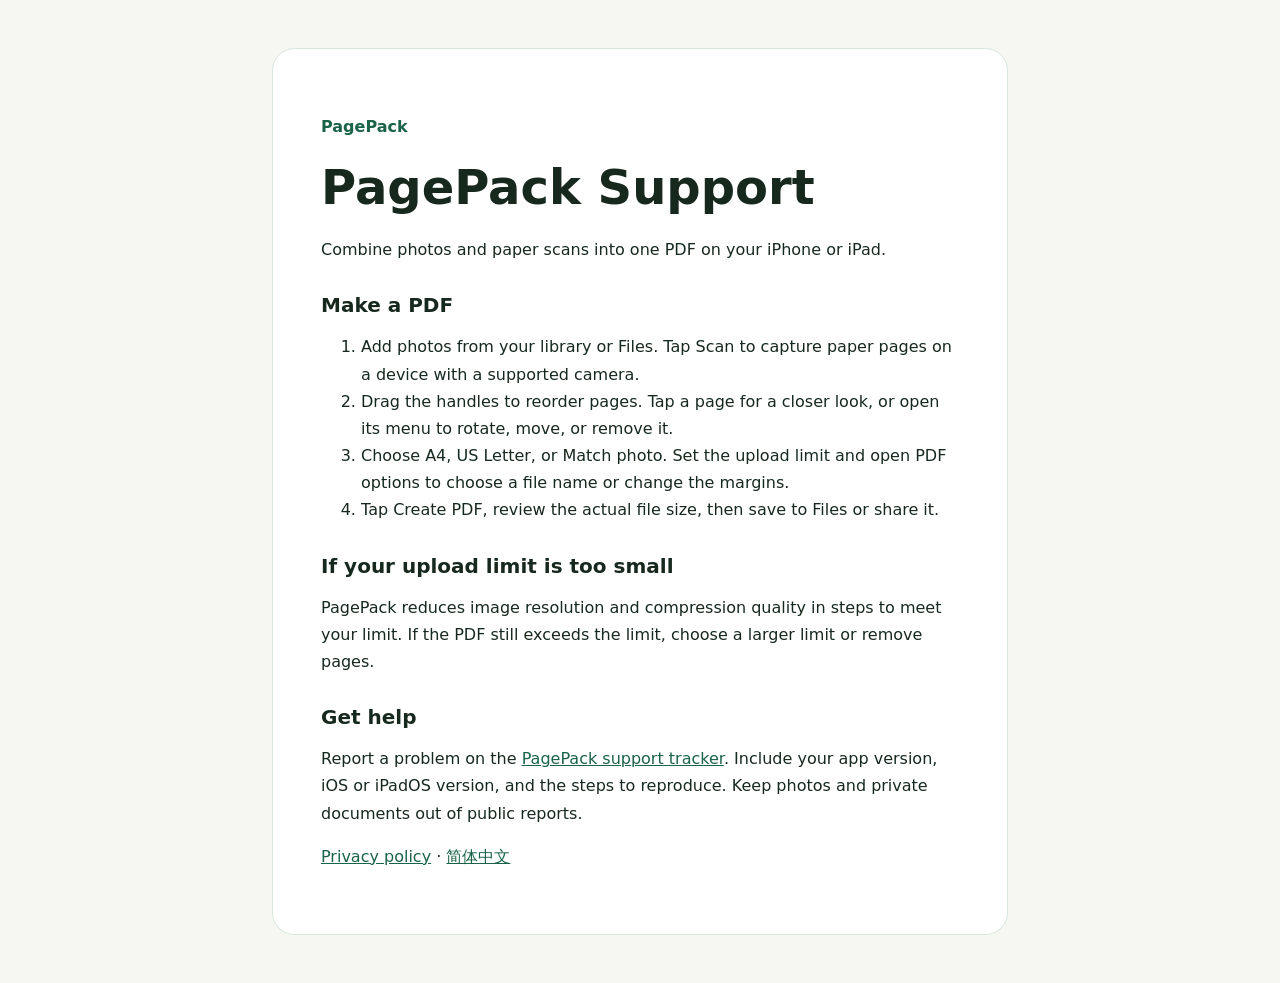
==== index.html @ 1a6a0d31 "Publish PagePack support and privacy policy" ====
<!doctype html>
<html lang="en"><meta charset="utf-8"><meta name="viewport" content="width=device-width, initial-scale=1">
<title>PagePack Support</title><link rel="stylesheet" href="style.css">
<main><p class="brand">PagePack</p><h1>PagePack Support</h1>
<p>Combine photos and paper scans into one PDF on your iPhone or iPad.</p>
<h2>Make a PDF</h2>
<ol><li>Add photos from your library or Files. Tap Scan to capture paper pages on a device with a supported camera.</li><li>Drag the handles to reorder pages. Tap a page for a closer look, or open its menu to rotate, move, or remove it.</li><li>Choose A4, US Letter, or Match photo. Set the upload limit and open PDF options to choose a file name or change the margins.</li><li>Tap Create PDF, review the actual file size, then save to Files or share it.</li></ol>
<h2>If your upload limit is too small</h2>
<p>PagePack reduces image resolution and compression quality in steps to meet your limit. If the PDF still exceeds the limit, choose a larger limit or remove pages.</p>
<h2>Get help</h2>
<p>Report a problem on the <a href="https://github.com/wanwanyahoo/pagepack-support/issues">PagePack support tracker</a>. Include your app version, iOS or iPadOS version, and the steps to reproduce. Keep photos and private documents out of public reports.</p>
<p><a href="privacy.html">Privacy policy</a> · <a href="zh-Hans.html" lang="zh-Hans">简体中文</a></p></main></html>
---- style.css ----
:root{color-scheme:light dark;--bg:#f6f7f3;--paper:#fff;--ink:#17291f;--accent:#196348;--border:#d8e7dc}
@media(prefers-color-scheme:dark){:root{--bg:#141915;--paper:#202822;--ink:#edf5ee;--accent:#91d6ae;--border:#38473c}}
body{margin:0;background:var(--bg);color:var(--ink);font:1rem/1.7 system-ui,sans-serif}
main{box-sizing:border-box;max-width:46rem;margin:clamp(.75rem,5vw,3rem) auto;padding:clamp(1.1rem,6vw,3rem);background:var(--paper);border:1px solid var(--border);border-radius:1.4rem}
h1,h2{line-height:1.2}h1{font-size:clamp(1.85rem,7vw,3rem);margin:.4em 0}h2{margin:1.5em 0 .45em;font-size:1.25rem}a{color:var(--accent)}.brand{color:var(--accent);font-weight:750}
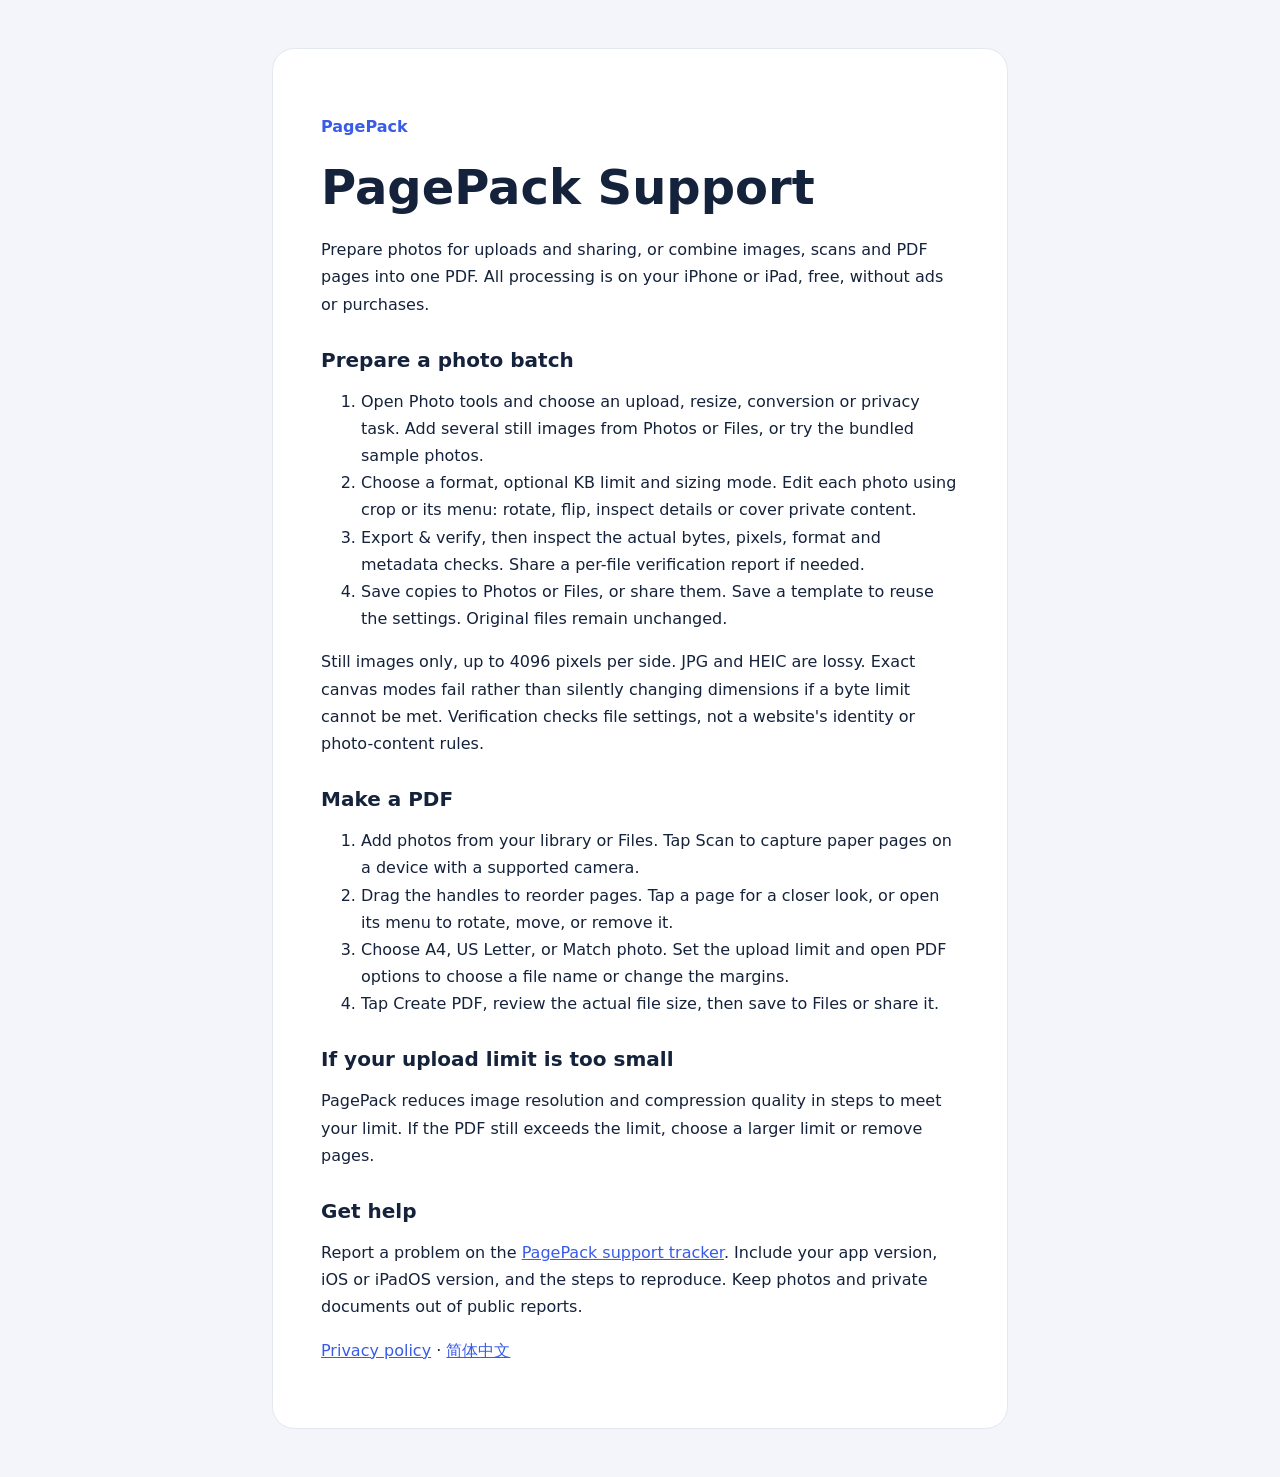
==== commit 96367c82: "Describe local photo preparation tools and export privacy" ====
--- a/index.html
+++ b/index.html
@@ -2,8 +2,8 @@
 <html lang="en"><meta charset="utf-8"><meta name="viewport" content="width=device-width, initial-scale=1">
 <title>PagePack Support</title><link rel="stylesheet" href="style.css">
 <main><p class="brand">PagePack</p><h1>PagePack Support</h1>
-<p>Combine photos and paper scans into one PDF on your iPhone or iPad.</p>
-<h2>Make a PDF</h2>
+<p>Prepare photos for uploads and sharing, or combine images, scans and PDF pages into one PDF. All processing is on your iPhone or iPad, free, without ads or purchases.</p>
+<h2>Prepare a photo batch</h2><ol><li>Open Photo tools and choose an upload, resize, conversion or privacy task. Add several still images from Photos or Files, or try the bundled sample photos.</li><li>Choose a format, optional KB limit and sizing mode. Edit each photo using crop or its menu: rotate, flip, inspect details or cover private content.</li><li>Export &amp; verify, then inspect the actual bytes, pixels, format and metadata checks. Share a per-file verification report if needed.</li><li>Save copies to Photos or Files, or share them. Save a template to reuse the settings. Original files remain unchanged.</li></ol><p>Still images only, up to 4096 pixels per side. JPG and HEIC are lossy. Exact canvas modes fail rather than silently changing dimensions if a byte limit cannot be met. Verification checks file settings, not a website's identity or photo-content rules.</p><h2>Make a PDF</h2>
 <ol><li>Add photos from your library or Files. Tap Scan to capture paper pages on a device with a supported camera.</li><li>Drag the handles to reorder pages. Tap a page for a closer look, or open its menu to rotate, move, or remove it.</li><li>Choose A4, US Letter, or Match photo. Set the upload limit and open PDF options to choose a file name or change the margins.</li><li>Tap Create PDF, review the actual file size, then save to Files or share it.</li></ol>
 <h2>If your upload limit is too small</h2>
 <p>PagePack reduces image resolution and compression quality in steps to meet your limit. If the PDF still exceeds the limit, choose a larger limit or remove pages.</p>
--- a/style.css
+++ b/style.css
@@ -1,5 +1,5 @@
-:root{color-scheme:light dark;--bg:#f6f7f3;--paper:#fff;--ink:#17291f;--accent:#196348;--border:#d8e7dc}
-@media(prefers-color-scheme:dark){:root{--bg:#141915;--paper:#202822;--ink:#edf5ee;--accent:#91d6ae;--border:#38473c}}
+:root{color-scheme:light dark;--bg:#f3f5fa;--paper:#fff;--ink:#15223b;--accent:#385be8;--border:#e3e7f0}
+@media(prefers-color-scheme:dark){:root{--bg:#10141f;--paper:#1d2433;--ink:#edf2ff;--accent:#a5baff;--border:#343e52}}
 body{margin:0;background:var(--bg);color:var(--ink);font:1rem/1.7 system-ui,sans-serif}
 main{box-sizing:border-box;max-width:46rem;margin:clamp(.75rem,5vw,3rem) auto;padding:clamp(1.1rem,6vw,3rem);background:var(--paper);border:1px solid var(--border);border-radius:1.4rem}
 h1,h2{line-height:1.2}h1{font-size:clamp(1.85rem,7vw,3rem);margin:.4em 0}h2{margin:1.5em 0 .45em;font-size:1.25rem}a{color:var(--accent)}.brand{color:var(--accent);font-weight:750}
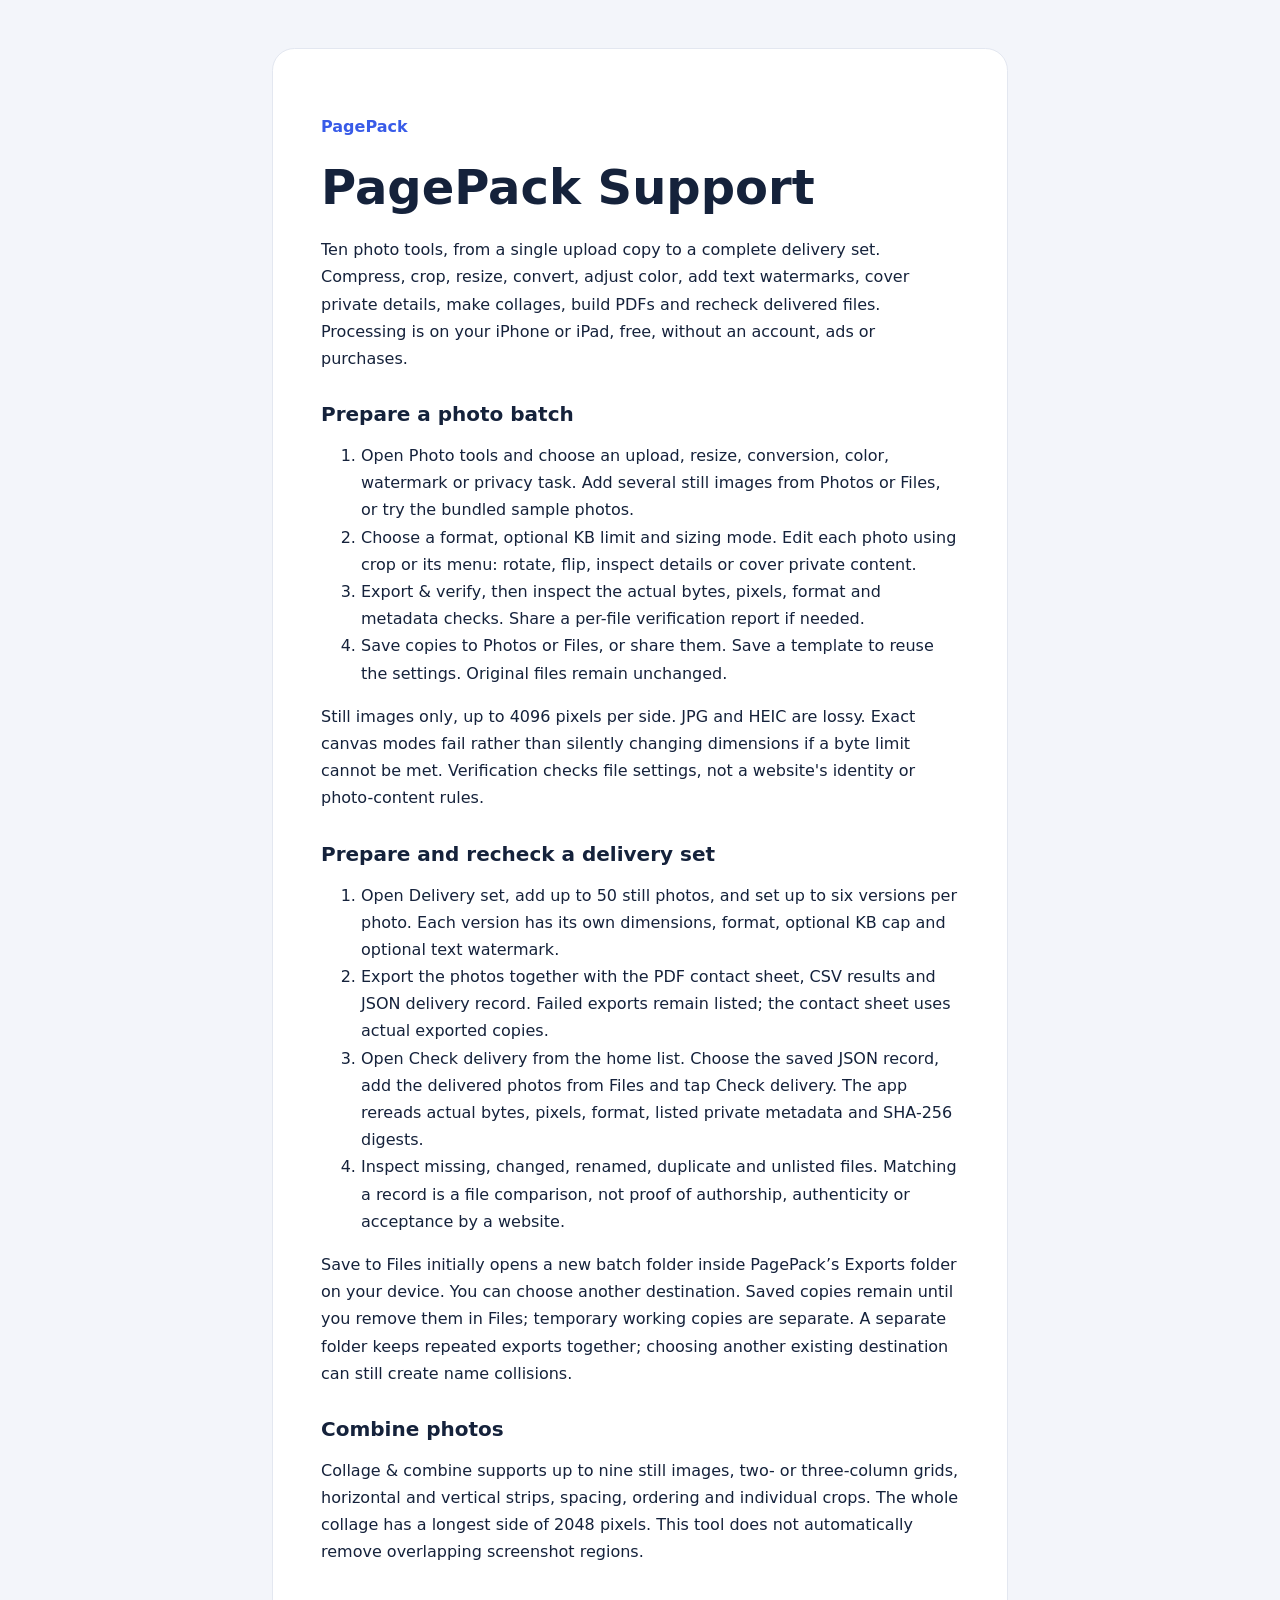
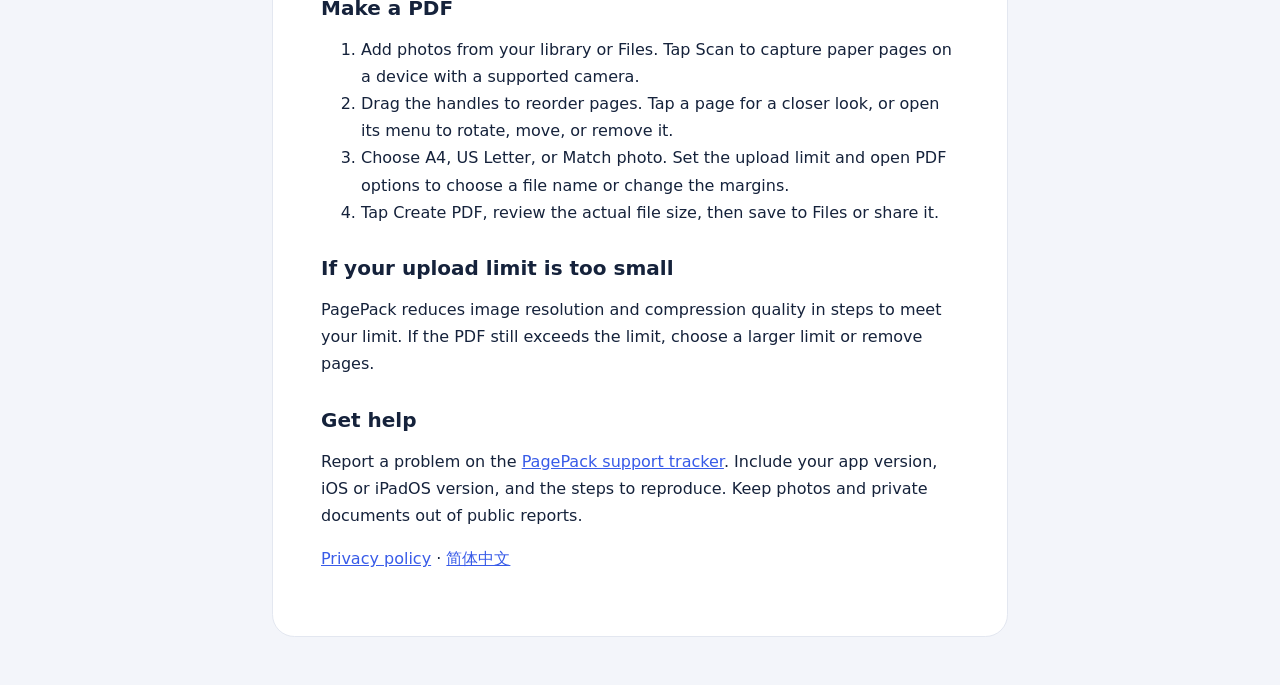
==== commit 5cc28f9f: "Document photo toolkit and independent delivery checks" ====
--- a/index.html
+++ b/index.html
@@ -2,8 +2,8 @@
 <html lang="en"><meta charset="utf-8"><meta name="viewport" content="width=device-width, initial-scale=1">
 <title>PagePack Support</title><link rel="stylesheet" href="style.css">
 <main><p class="brand">PagePack</p><h1>PagePack Support</h1>
-<p>Prepare photos for uploads and sharing, or combine images, scans and PDF pages into one PDF. All processing is on your iPhone or iPad, free, without ads or purchases.</p>
-<h2>Prepare a photo batch</h2><ol><li>Open Photo tools and choose an upload, resize, conversion or privacy task. Add several still images from Photos or Files, or try the bundled sample photos.</li><li>Choose a format, optional KB limit and sizing mode. Edit each photo using crop or its menu: rotate, flip, inspect details or cover private content.</li><li>Export &amp; verify, then inspect the actual bytes, pixels, format and metadata checks. Share a per-file verification report if needed.</li><li>Save copies to Photos or Files, or share them. Save a template to reuse the settings. Original files remain unchanged.</li></ol><p>Still images only, up to 4096 pixels per side. JPG and HEIC are lossy. Exact canvas modes fail rather than silently changing dimensions if a byte limit cannot be met. Verification checks file settings, not a website's identity or photo-content rules.</p><h2>Make a PDF</h2>
+<p>Ten photo tools, from a single upload copy to a complete delivery set. Compress, crop, resize, convert, adjust color, add text watermarks, cover private details, make collages, build PDFs and recheck delivered files. Processing is on your iPhone or iPad, free, without an account, ads or purchases.</p>
+<h2>Prepare a photo batch</h2><ol><li>Open Photo tools and choose an upload, resize, conversion, color, watermark or privacy task. Add several still images from Photos or Files, or try the bundled sample photos.</li><li>Choose a format, optional KB limit and sizing mode. Edit each photo using crop or its menu: rotate, flip, inspect details or cover private content.</li><li>Export &amp; verify, then inspect the actual bytes, pixels, format and metadata checks. Share a per-file verification report if needed.</li><li>Save copies to Photos or Files, or share them. Save a template to reuse the settings. Original files remain unchanged.</li></ol><p>Still images only, up to 4096 pixels per side. JPG and HEIC are lossy. Exact canvas modes fail rather than silently changing dimensions if a byte limit cannot be met. Verification checks file settings, not a website's identity or photo-content rules.</p><h2>Prepare and recheck a delivery set</h2><ol><li>Open Delivery set, add up to 50 still photos, and set up to six versions per photo. Each version has its own dimensions, format, optional KB cap and optional text watermark.</li><li>Export the photos together with the PDF contact sheet, CSV results and JSON delivery record. Failed exports remain listed; the contact sheet uses actual exported copies.</li><li>Open Check delivery from the home list. Choose the saved JSON record, add the delivered photos from Files and tap Check delivery. The app rereads actual bytes, pixels, format, listed private metadata and SHA-256 digests.</li><li>Inspect missing, changed, renamed, duplicate and unlisted files. Matching a record is a file comparison, not proof of authorship, authenticity or acceptance by a website.</li></ol><p>Save to Files initially opens a new batch folder inside PagePack’s Exports folder on your device. You can choose another destination. Saved copies remain until you remove them in Files; temporary working copies are separate. A separate folder keeps repeated exports together; choosing another existing destination can still create name collisions.</p><h2>Combine photos</h2><p>Collage &amp; combine supports up to nine still images, two- or three-column grids, horizontal and vertical strips, spacing, ordering and individual crops. The whole collage has a longest side of 2048 pixels. This tool does not automatically remove overlapping screenshot regions.</p><h2>Make a PDF</h2>
 <ol><li>Add photos from your library or Files. Tap Scan to capture paper pages on a device with a supported camera.</li><li>Drag the handles to reorder pages. Tap a page for a closer look, or open its menu to rotate, move, or remove it.</li><li>Choose A4, US Letter, or Match photo. Set the upload limit and open PDF options to choose a file name or change the margins.</li><li>Tap Create PDF, review the actual file size, then save to Files or share it.</li></ol>
 <h2>If your upload limit is too small</h2>
 <p>PagePack reduces image resolution and compression quality in steps to meet your limit. If the PDF still exceeds the limit, choose a larger limit or remove pages.</p>
